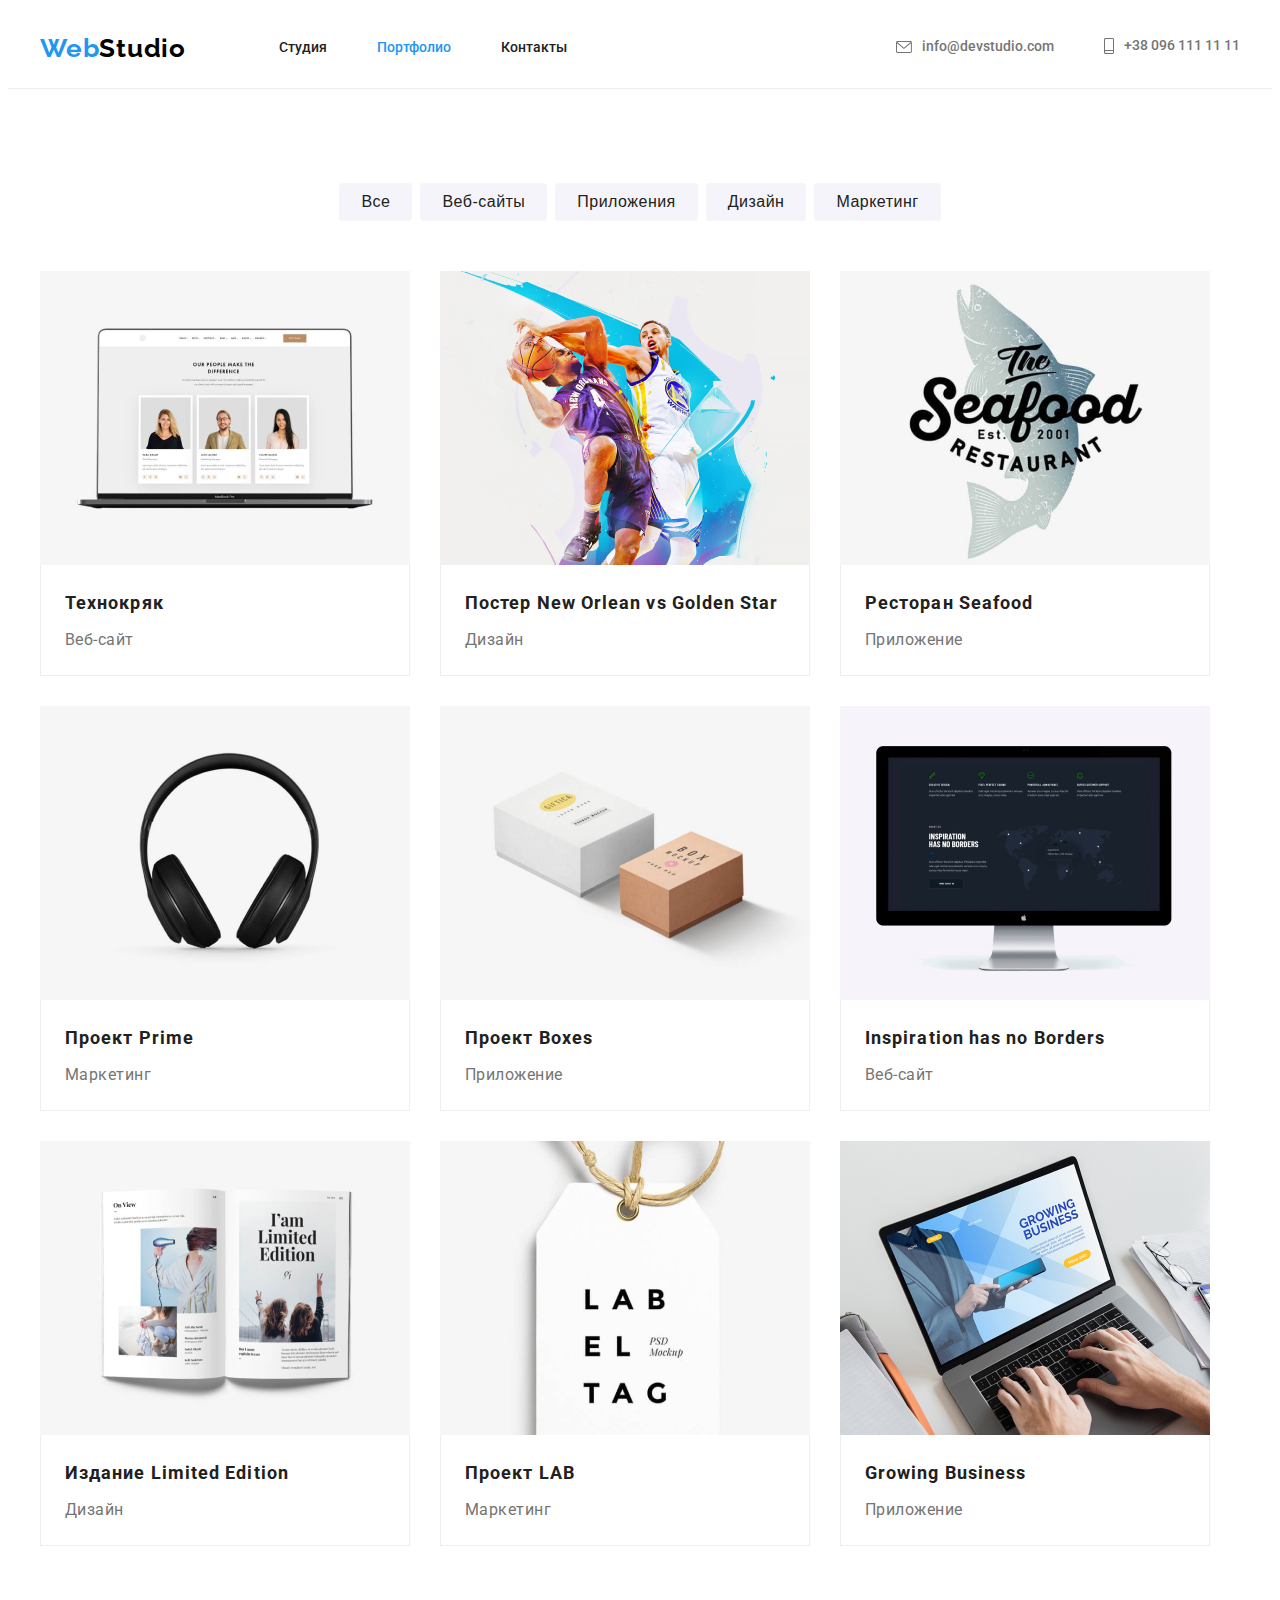
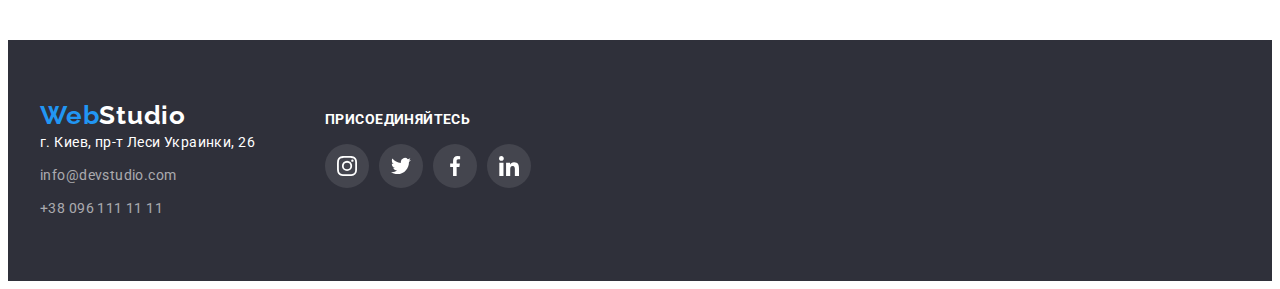
==== portfolio.html @ 017781ed "ДЗ-5" ====
<!DOCTYPE html>
<html lang="ru">
<head>
    <meta charset="UTF-8">
    <meta http-equiv="X-UA-Compatible" content="IE=edge">
    <meta name="viewport" content="width=device-width, initial-scale=1.0">
    <title>WebStudio</title>
    <link rel="stylesheet" href="https://cdnjs.cloudflare.com/ajax/libs/modern-normalize/1.1.0/modern-normalize.min.css"
        integrity="sha512-wpPYUAdjBVSE4KJnH1VR1HeZfpl1ub8YT/NKx4PuQ5NmX2tKuGu6U/JRp5y+Y8XG2tV+wKQpNHVUX03MfMFn9Q=="
        crossorigin="anonymous" referrerpolicy="no-referrer">
    <link
        href="https://fonts.googleapis.com/css2?family=Raleway:wght@700&family=Roboto:wght@400;500;700;900&display=swap"
        rel="stylesheet">
    <link rel="stylesheet" href="./css/styles.css">
</head>

<body>
        <header class="header">
            <div class="container header-container">
                <a class="logo-head" href="#"><span class="web">Web</span><span class="studio">Studio</span></a>
                <nav class="nav-box">
                    <ul class="nav-site list">
                        <li class="item"><a href="./index.html" class="link">Студия</a></li>
                        <li class="item"><a href="#" class="link current">Портфолио</a></li>
                        <li class="item"><a href="#" class="link">Контакты</a></li>
                    </ul>
                </nav>
                <ul class="nav-auth">
                    <li class="nav-auth-kont"><a href="mailto:info@devstudio.com" class="kontacts">
                            <svg class="icon-envelope">
                                <use href="./images/symbol-defs.svg#icon-envelope"></use>
                            </svg>info@devstudio.com</a>
                    </li>
                    <li class="nav-auth-kont"><a href="tel:+380961111111" class="kontacts">
                            <svg class="icon-smartphone">
                                <use href="./images/symbol-defs.svg#icon-smartphone"></use>
                            </svg>+38 096 111 11 11</a>
                    </li>
                </ul>
            </div>
        </header>
    <main>
        <!--section-projects-->
        <section class="section">
            <div class="container">
                <h1 class="visually-hidden">Наші роботи</h1>
                <ul class="cares">
                    <li class="cares-item"><button class="care" type="button">Все</button></li>
                    <li class="cares-item"><button class="care" type="button">Веб-сайты</button></li>
                    <li class="cares-item"><button class="care" type="button">Приложения</button></li>
                    <li class="cares-item"><button class="care" type="button">Дизайн</button></li>
                    <li class="cares-item"><button class="care" type="button">Маркетинг</button></li>
                </ul>
                <ul class="products">
                    <li class="product-item">
                        <a href="#" class="produkt-link">
                            <img src="images/img (5).jpg" width="370" class="product-photo" alt="фото Веб-сайту">
                            <div class="product">
                                <h2 class="product-name">Технокряк</h2>
                                <p class="product-trait">Веб-сайт</p>
                            </div>
                        </a>
                    </li>
                    <li class="product-item">
                        <a href="#" class="produkt-link">
                            <img src="images/img (6).jpg" width="370" class="product-photo" alt="молодь грає волейбол">
                            <div class="product">
                                <h2 class="product-name">Постер New Orlean vs Golden Star</h2>
                                <p class="product-trait">Дизайн</p>
                            </div>
                        </a>
                    </li>
                    <li class="product-item">
                        <a href="#" class="produkt-link">
                            <img src="images/img (7).jpg" width="370" class="product-photo" alt="Ресторан Seafood">
                            <div class="product">
                                <h2 class="product-name">Ресторан Seafood</h2>
                                <p class="product-trait">Приложение</p>
                            </div>
                        </a>
                    </li>
                    <li class="product-item">
                        <a href="#" class="produkt-link">
                            <img src="images/img (8).jpg" width="370" class="product-photo" alt="фото товара">
                            <div class="product">
                                <h2 class="product-name">Проект Prime</h2>
                                <p class="product-trait">Маркетинг</p>
                            </div>
                        </a>
                    </li>
                    <li class="product-item">
                        <a href="#" class="produkt-link">
                            <img src="images/img (9).jpg" width="370" class="product-photo" alt="фото двох коробок">
                            <div class="product">
                                <h2 class="product-name">Проект Boxes</h2>
                                <p class="product-trait">Приложение</p>
                            </div>
                        </a>
                    </li>
                    <li class="product-item">
                        <a href="#" class="produkt-link">
                            <img src="images/img (10).jpg" width="370" class="product-photo" alt="фото монитора">
                            <div class="product">
                                <h2 class="product-name">Inspiration has no Borders</h2>
                                <p class="product-trait">Веб-сайт</p>
                            </div>
                        </a>
                    </li>
                    <li class="product-item">
                        <a href="#" class="produkt-link">
                            <img src="images/img (11).jpg" width="370" class="product-photo" alt="фото книжки">
                            <div class="product">
                                <h2 class="product-name">Издание Limited Edition</h2>
                                <p class="product-trait">Дизайн</p>
                            </div>
                        </a>
                    </li>
                    <li class="product-item">
                        <a href="#" class="produkt-link">
                            <img src="images/img (12).jpg" width="370" class="product-photo" alt="фото бірки з назвою">
                            <div class="product">
                                <h2 class="product-name">Проект LAB</h2>
                                <p class="product-trait">Маркетинг</p>
                            </div>
                        </a>
                    </li>
                    <li class="product-item">
                        <a href="#" class="produkt-link">
                            <img src="images/img (13).jpg" width="370" class="product-photo" alt="фото ноутбука">
                            <div class="product">
                                <h2 class="product-name">Growing Business</h2>
                                <p class="product-trait">Приложение</p>
                            </div>
                        </a>
                    </li>
                </ul>
            </div>

        </section>
    </main>
    <!--footer-->
        <footer class="footer">
            <div class="container footer-container">
                <div class="footer-addres">
                    <a class="footer-logo" href="#"><span class="wb">Web</span><span class="wbstudio">Studio</span></a>
                    <address>
                        <ul class="footer-addrs">
                            <li class="footer-item"><a href="#" class="address">г. Киев, пр-т Леси Украинки, 26</a></li>
                            <li class="footer-item"><a href="mailto:info@devstudio.com" class="contacts">info@devstudio.com</a>
                            </li>
                            <li class="footer-item"><a href="tel:+380961111111" class="contacts">+38 096 111 11 11</a></li>
                        </ul>
                    </address>
                </div>
                <div class="fsocial-title">
                    <h2 class="footer-title">присоединяйтесь</h2>
                    <ul class="fsocial-list">
                        <li class="fsocial-item">
                            <a href="#" class="fsocial-link">
                                <svg class="fsocial-icon" width="20" height="20">
                                    <use href="./images/symbol-defs.svg#icon-instagram"></use>
                                </svg>
                            </a>
                        </li>
                        <li class="fsocial-item">
                            <a href="#" class="fsocial-link">
                                <svg class="fsocial-icon" width="20" height="20">
                                    <use href="./images/symbol-defs.svg#icon-twitter"></use>
                                </svg>
                            </a>
                        </li>
                        <li class="fsocial-item">
                            <a href="#" class="fsocial-link">
                                <svg class="fsocial-icon" width="20" height="20">
                                    <use href="./images/symbol-defs.svg#icon-facebook"></use>
                                </svg>
                            </a>
                        </li>
                        <li class="fsocial-item">
                            <a href="#" class="fsocial-link">
                                <svg class="fsocial-icon" width="20" height="20">
                                    <use href="./images/symbol-defs.svg#icon-linkedin"></use>
                                </svg>
                            </a>
                        </li>
                    </ul>
                </div>
        
            </div>
        
        </footer>
</body>

</html>
---- css/styles.css ----
:root {

    --text-color-primary:#212121;
    --text-color-secondary:#757575;
    --text-color-accent: #2196F3;
    --font-primary: Roboto;
    --font-secondary: Raleway;
}
body {
    font-family:var(--font-primary);
    color:var(--text-color-primary);
    
} 
a {
    text-decoration: none;
    cursor: pointer;
  }
ul {
    margin: 0;
    list-style: none;
    padding-inline-start: 0;
}
h1, h2, h3, h4, p, li {
    margin: 0;
}
.header {
    border-bottom: 1px solid #ECECEC;
}
.container { 
    width: 1200px;
    margin: 0 auto;
    padding-left: 15px;
    padding-right: 15px;
    
}
.header-container {
    align-items: center;
    display: flex;
   
}
.logo-head { 
    margin-right: 93px;
    color: #000000;
    font-weight: 700;
    font-size: 26px;
    line-height: 1.19;
    letter-spacing: 0.03em;

}
.web {
    color: var(--text-color-accent);
    font-family: Raleway, sans-serif;
    font-weight: 700;
    font-size: 26px;
    line-height: 1.19;
    letter-spacing: 0.03em;
}
.studio { 
    color:  #000000;
    font-family: Raleway, sans-serif;
    font-weight: 700;
    font-size: 26px;
    line-height: 1.19;
    letter-spacing: 0.03em;

}
.studio:focus,
.studio:hover {
    color: var(--text-color-accent);
}
.logo:hover,
.logo:focus {
    color: var(--text-color-accent);
}
.nav-site {
    display: flex;
    
}
.nav-site .item {
    margin-right: 50px;
}
.nav-site .link { 
    color: var(--text-color-primary);
    display: block;
    padding: 32px 0;
    
    font-weight: 500;
    font-size: 14px;
    line-height: 1.14;
}
.nav-site .item:last-child {
    margin-right: 0;
}
.link:hover,
.link:focus  {
    color: var(--text-color-accent);
}
.nav-site .link .current {
    color: var(--text-color-accent);
}
.link.current {
    color: var(--text-color-accent);
}

.nav-auth {
    display: flex;
    margin-left: auto;
}
.nav-auth-kont {
    margin-right: 50px;
}
.nav-auth-kont:last-child {
    margin-right: 0;
}
.kontacts {  
    display: inline-flex;
    align-items: center;
    color: var(--text-color-secondary);
  /*  padding-top: 32px;
    padding-bottom: 32px;*/
    font-weight: 500;
    font-size: 14px;
    line-height: 1.14;
}
.nav-auth.nav-auth-kont:last-child {
    margin-right: 0;
}
.icon-envelope {
    width: 16px;
    height: 12px; 
    margin-right: 10px;
    fill: currentColor;

}
.icon-smartphone {
    width: 10px;
    height: 16px;
    margin-right: 10px;
    fill: currentColor;
}
.kontacts:hover,
.kontacts:focus {
    color: var(--text-color-accent);
}
/*
.kontacts:hover.icon-envelope
.kontacts:focus.icon-smartphone {
    fill: var(--text-color-accent);
}
*/
.hero { 
    padding: 200px 0;
    max-width: 1600px; 
    margin-left: auto;
    margin-right: auto;
    background-repeat: no-repeat;
    background-size: cover;
    background-position: center;
    text-align: center;
    background-image: linear-gradient(to right, rgba(47, 48, 58, 0.5), rgba(47, 48, 58, 0.3)),
    url(../images/Img\ \(15\).jpg)
}
.hero-idea { 
    color: #FFFFFF;
    font-weight: 900;
    font-size: 44px;
    line-height: 1.36;
    text-align: center;

}
.service { 
    width: 200px;
    height: 50px;
    margin-top: 30px;
    border-radius: 4px;
    border: transparent;

    color: #FFFFFF;
    background-color: var(--text-color-accent);
    cursor: pointer;
}
.service:hover,
.service:focus {
    color: var(--text-color-accent);
    background-color: #FFFFFF;
}
/*
h1 {
font-weight: 900;
font-size: 44px;
line-height: 1.36;
text-align: center;
letter-spacing: 0.06em;
text-transform: uppercase;
}
.hidd {
     visibility: hidden; 
}
h2 {
font-weight: 700;
font-size: 36px;
line-height: 1.17;
text-align: center;
letter-spacing: 0.03em;
}*/
.section {
    padding: 94px 0;
}
.features-list {
    display: flex;
    
}
.features-item {
    margin-right: 30px;
}
.features-item:last-child {
    margin-right: 0;
}
.feature-idea {
    color: var(--text-color-primary);
    font-weight: 700;
    font-size: 14px;
    line-height: 1.14;
    letter-spacing: 0.03em;
    text-transform: uppercase;
}
.feature {
    margin-top: 10px;
    color: var(--text-color-secondary);
    font-size: 14px;
    line-height: 1.71;
    letter-spacing: 0.03em;
} 
.features-item .feature-icon{
    display: flex;
    justify-content: center;
    align-items: center;
    width: 270px;
    height: 120px;
    background-color: #F5F4FA;
    margin-bottom: 30px;
}
/*.icon { 
    
    width: 70px;
    height: 70px;
}*/
.photo {
    padding-top: 0;
   
    margin-left: auto;
    margin-right: auto;
} 
.imgs {
    text-align: center;
    font-weight: 700;
    font-size: 36px;
    line-height: 1.17;
    letter-spacing: 0.03em;

    color: #212121;

}
img {
    display: block;
    max-width: 100%;
    height: auto;
}
.photo-item {
    margin-right: 30px;
}
.photo-item:last-child {
    margin-right: 0;
}
.photo-list {
    display: flex;
    margin-top: 50px;
}
.team { 
    background: #F5F4FA;
}
.section .team  {
    padding: 94px 0;
}

.our-team {

    font-weight: 700;
    font-size: 36px;
    line-height: 1.17;
    text-align: center;
    letter-spacing: 0.03em;
    color: #212121;
        
}
.team-links {
    display: flex;
    margin-top: 50px;
}
.team-link {
    
    margin-right: 30px;
   
}
.team-link:last-child {
    margin-right: 0;
}
.team-item { 
    display: block;
    align-items: center;
    padding-top: 30px;
    padding-bottom: 30px;
    background-color: #FFFFFF;
}
.team-names {  
    color: var(--text-color-primary);
    font-weight: 500;
    font-size: 16px;
    line-height: 1.18;
    text-align: center;
}
.team-job {
    margin-top: 10px;
    color: var(--text-color-secondary);
    font-size: 16px;
    line-height: 1.18;
    text-align: center;
}
.social-list {
    display: flex;
    justify-content: center;
    
    margin-top: 16px;
    
}
.social-item {
    width: 44px;
    height: 44px;
    margin-right: 10px;
    
}
.social-item:last-child 
{ margin-right: 0; }
.social-link {
    display: flex;
    align-items: center;
    justify-content: center;
    width: 100%;
    height: 100%;
    border-radius: 50%;

    color: #AFB1B8;
    
}
.social-icon {
    fill: currentColor;
   
}
.social-link:hover ,
.social-link:focus  {
    fill: #FFFFFF;
    background-color: var(--text-color-accent);
}

.social-link:hover .social-icon ,
.social-link:focus .social-icon {
    fill: #FFFFFF;
    
}



.section-clients {
    padding: 94px auto;
    background-color: #E5E5E5;
}
.section-title {
    font-weight: 700;
    font-size: 36px;
    line-height: 1.17;
    text-align: center;
    letter-spacing: 0.03em;

}
.client-list {
    display: flex;
    justify-content: space-between;
    margin-top: 50px;
   
}
.client-item {
    width: 170px;
    height: 92px;
    margin-right: 30px;
}
.client-link {
    display: flex;
    justify-content: center;
    align-items: center;

    color: #AFB1B8;
    width: 100%;
    height: 100%;
    border: 1px solid #AFB1B8;
    border-radius: 4px;
}
.client-item:last-child {
    margin-right: 0;
}

.client-link:hover,
.client-link:focus {
    color: var(--text-color-accent);
    border-color: var(--text-color-accent);
}
.client-link:hover .client-icon,
.client-link:focus .client-icon {
    fill: var(--text-color-accent);
}
.client-icon {
    fill: currentColor;
}
.projects { 
    display: block;
    margin-top: 94px;
    margin-bottom: 94px;
    
}
.visually-hidden {
  position: absolute;
  clip: rect(0 0 0 0);
  width: 1px;
  height: 1px;
  margin: -1px;
}
.cares { 
    margin-bottom: 50px; 
    display: flex;
    justify-content: center;
}
.cares-item {
    margin-right: 8px;
    
}
.cares-item:last-child {
    margin-right: 0;
    
}
.care { 

    color: var(--text-color-primary);
    background-color: #F5F4FA;
    cursor: pointer;
    border: transparent;
    border-radius: 4px;
    padding:  6px 22px;

    font-weight: 500;
    font-size: 16px;
    line-height: 1.63;
    text-align: center;
    letter-spacing: 0.03em;

}
.care:hover,
.care:focus {
    color: #FFFFFF;
    background-color: var(--text-color-accent);
    box-shadow: 0px 3px 1px rgba(0, 0, 0, 0.1), 0px 1px 2px rgba(0, 0, 0, 0.08), 0px 2px 2px rgba(0, 0, 0, 0.12);
}
.products {
    display: flex;
    flex-wrap: wrap;
}
.product-item {
    width: 370px;
    margin: 0 30px 30px 0;
    
}
.product-link {
    display: block;
    background-color: #FFFFFF;
}
.product-link:hover,
.product-link:focus {
    display: block;
    box-shadow: 0px 1px 1px rgba(0, 0, 0, 0.12), 0px 4px 4px rgba(0, 0, 0, 0.06), 1px 4px 6px rgba(0, 0, 0, 0.16);
}
.product {
  padding: 20px 24px;
  border: 1px solid #eee;
  border-top: 0;
}
.product-item:nth-child(3n) {
    margin-right: 0;
}
.product-item:nth-last-child(-n+3) {
    margin-bottom: 0;
}
img {
    display: block;
    max-width: 100%;
    height: auto;
}
.product-name {
    color: #212121;
    font-weight: 700;
    font-size: 18px;
    line-height: 2;
    letter-spacing: 0.06em;
    
}
.product-trait {
    margin-top: 4px;
    
    
    color: var(--text-color-secondary);
    font-size: 16px;
    line-height: 1.88;
    letter-spacing: 0.03em;
}
/*--------  footer  --------*/
.footer { 
   
    background-color: #2F303A;
    padding-top: 60px;
    padding-bottom: 60px;

}
.footer-container {
    display: flex;
    align-items: baseline;
}
.footer-logo { 

    margin-bottom: 20px;

    font-family: Raleway, sans-serif;
    color:  #FFFFFF;
    font-weight: 700;
    font-size: 26px;
    line-height: 1.19;
    letter-spacing: 0.03em;
    background-color: #2F303A;

}
.wb {
    color: var(--text-color-accent);
    font-family: Raleway;
    font-weight: 700;
    font-size: 26px;
    line-height: 1.19;
    letter-spacing: 0.03em;

}
.wbstudio {
    font-family: Raleway;
    font-weight: 700;
    font-size: 26px;
    line-height: 1.19;
    letter-spacing: 0.03em;
}
.footer-logo:hover,
.footer-logo:focus 
{
   color: var(--text-color-accent); 
}
.address {
    margin-top: 20px;
    color: #FFFFFF;
    font-style: normal;
    font-size: 14px;
    line-height: 1.71;
    letter-spacing: 0.03em;
}
.contacts {

    color: rgba(255, 255, 255, 0.6);
    font-style: normal;
    font-size: 14px;
    line-height: 1.71;
    letter-spacing: 0.03em;
}

.footer-item {
    margin-bottom: 9px;
}
.footer-item:last-child{
    margin-bottom: 0;
}
.address:hover,
.address:focus   {
   color: var(--text-color-accent);
}
.contacts:hover,
.contacts:focus {
   color: var(--text-color-accent);
}
.fsocial-title {
    margin-left: 70px;
}
.footer-title {

    font-weight: 700;
    font-size: 14px;
    line-height: 1.14;
    letter-spacing: 0.03em;
    text-transform: uppercase;

    color: #FFFFFF;
}
.fsocial-list {
    display: flex;
    justify-content: center;
    margin-top: 16px;
    
}
.fsocial-item {
    width: 44px;
    height: 44px;
    margin-right: 10px;
    
}
.fsocial-item:last-child {
    margin-right: 0;
}
.fsocial-link {
    display: flex;
    align-items: center;
    justify-content: center;
    width: 100%;
    height: 100%;
    border-radius: 50%;
    

    color: #AFB1B8;
    background: rgba(255, 255, 255, 0.1);
    
}
.fsocial-icon {
    fill: #FFFFFF;
   
}
.fsocial-link:hover ,
.fsocial-link:focus  {
    fill: #FFFFFF;
    background-color: var(--text-color-accent);
}

.fsocial-link:hover .fsocial-icon ,
.fsocial-link:focus .fsocial-icon {
    fill: #FFFFFF;
    
}
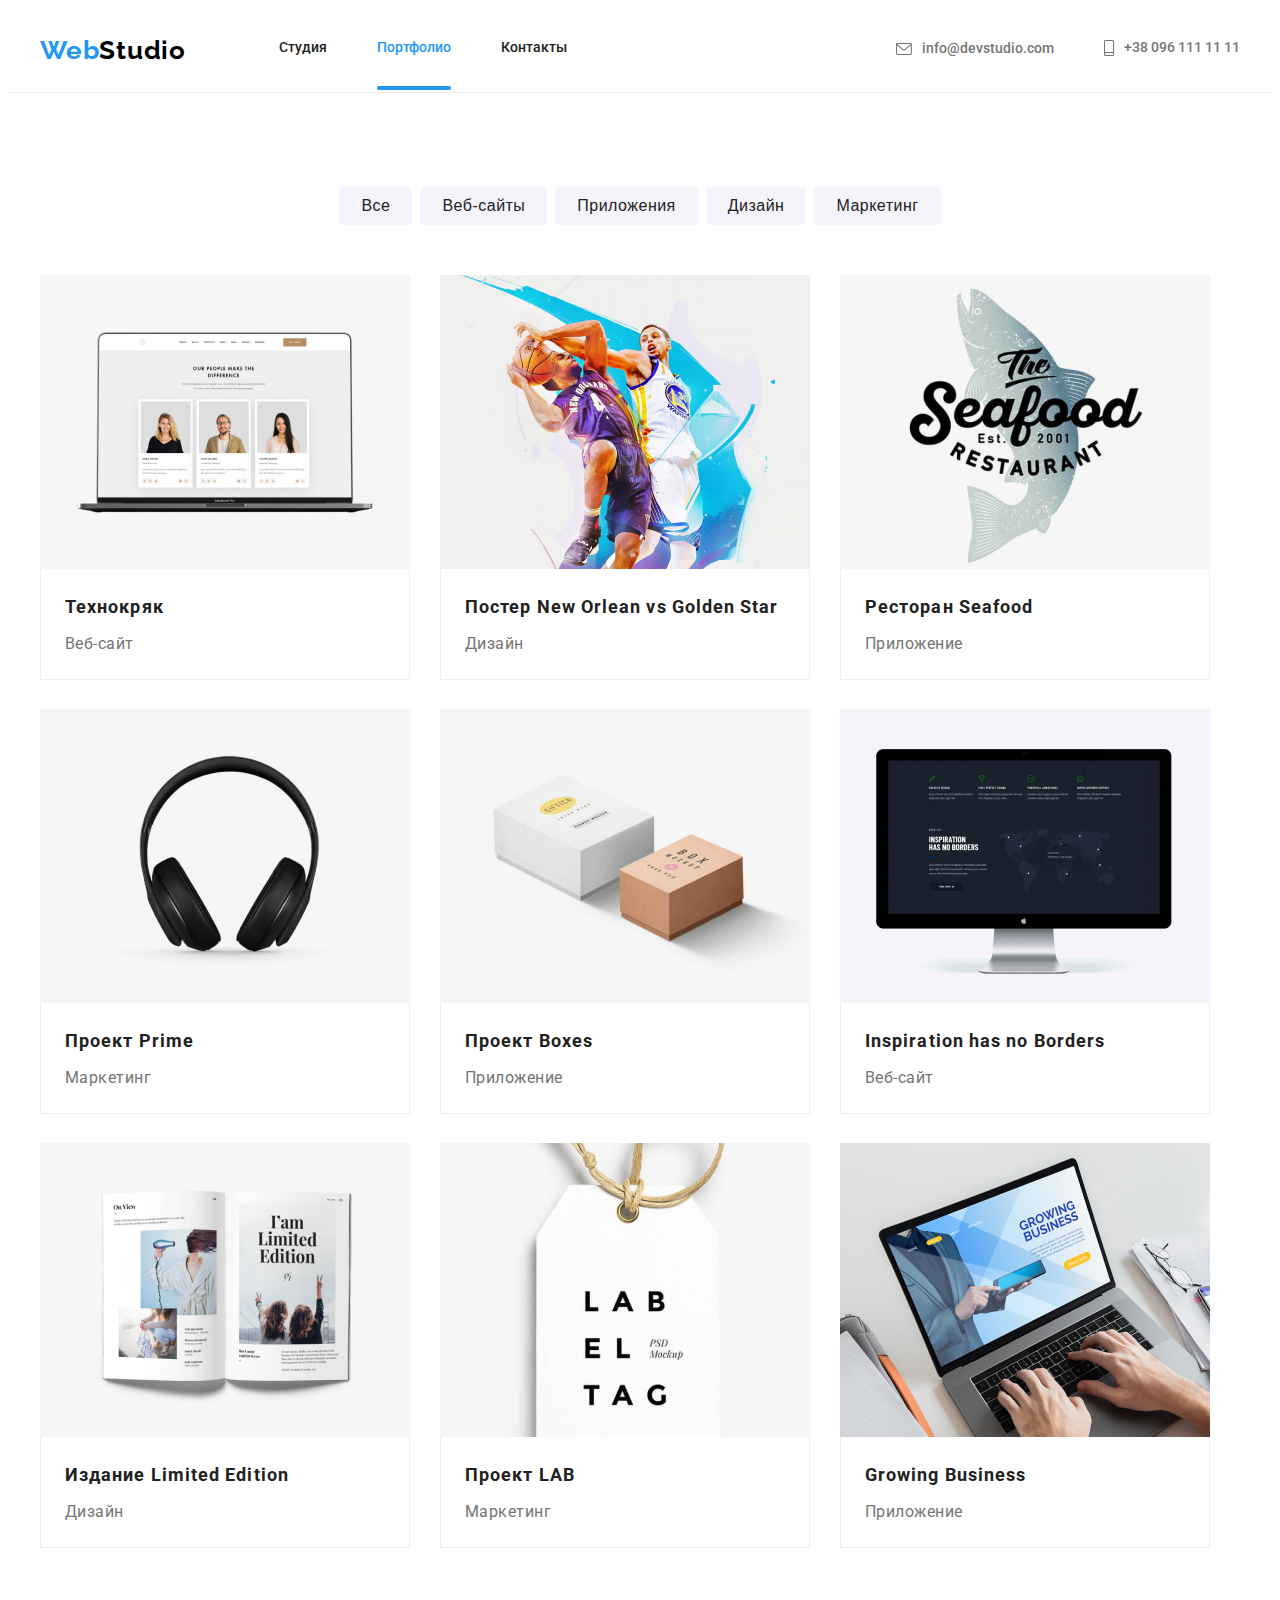
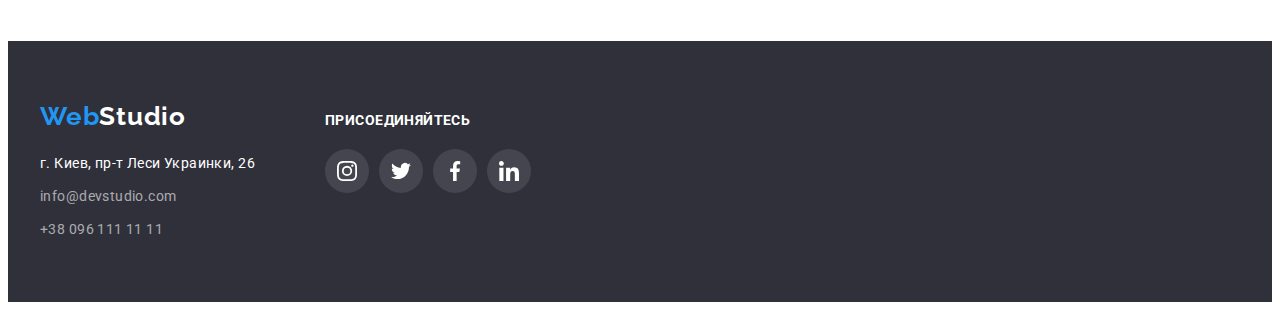
==== commit beba7079: "ДЗ-5" ====
--- a/portfolio.html
+++ b/portfolio.html
@@ -53,84 +53,165 @@
                 </ul>
                 <ul class="products">
                     <li class="product-item">
-                        <a href="#" class="produkt-link">
-                            <img src="images/img (5).jpg" width="370" class="product-photo" alt="фото Веб-сайту">
+                      <a href="#" class="product-link">
+                          <div class="wrapper">  
+                            <div class="wrapper-box">
+                                <img src="images/img (5).jpg" width="370" class="product-photo" alt="фото Веб-сайту">
+                                <p class="wrapper-text">Технокряк это современная площадка распространения коронавируса. Компании
+                                    используют эту
+                                    платформу для цифрового
+                                    шпионажа и атак на защищённые сервера конкурентов.
+                                </p>
+                            </div>
                             <div class="product">
                                 <h2 class="product-name">Технокряк</h2>
                                 <p class="product-trait">Веб-сайт</p>
                             </div>
-                        </a>
-                    </li>
-                    <li class="product-item">
-                        <a href="#" class="produkt-link">
-                            <img src="images/img (6).jpg" width="370" class="product-photo" alt="молодь грає волейбол">
-                            <div class="product">
-                                <h2 class="product-name">Постер New Orlean vs Golden Star</h2>
-                                <p class="product-trait">Дизайн</p>
-                            </div>
-                        </a>
-                    </li>
-                    <li class="product-item">
-                        <a href="#" class="produkt-link">
-                            <img src="images/img (7).jpg" width="370" class="product-photo" alt="Ресторан Seafood">
-                            <div class="product">
-                                <h2 class="product-name">Ресторан Seafood</h2>
-                                <p class="product-trait">Приложение</p>
-                            </div>
-                        </a>
-                    </li>
-                    <li class="product-item">
-                        <a href="#" class="produkt-link">
-                            <img src="images/img (8).jpg" width="370" class="product-photo" alt="фото товара">
-                            <div class="product">
-                                <h2 class="product-name">Проект Prime</h2>
-                                <p class="product-trait">Маркетинг</p>
-                            </div>
-                        </a>
-                    </li>
-                    <li class="product-item">
-                        <a href="#" class="produkt-link">
-                            <img src="images/img (9).jpg" width="370" class="product-photo" alt="фото двох коробок">
-                            <div class="product">
-                                <h2 class="product-name">Проект Boxes</h2>
-                                <p class="product-trait">Приложение</p>
-                            </div>
-                        </a>
-                    </li>
-                    <li class="product-item">
-                        <a href="#" class="produkt-link">
-                            <img src="images/img (10).jpg" width="370" class="product-photo" alt="фото монитора">
-                            <div class="product">
-                                <h2 class="product-name">Inspiration has no Borders</h2>
-                                <p class="product-trait">Веб-сайт</p>
-                            </div>
-                        </a>
-                    </li>
-                    <li class="product-item">
-                        <a href="#" class="produkt-link">
-                            <img src="images/img (11).jpg" width="370" class="product-photo" alt="фото книжки">
-                            <div class="product">
-                                <h2 class="product-name">Издание Limited Edition</h2>
-                                <p class="product-trait">Дизайн</p>
-                            </div>
-                        </a>
-                    </li>
-                    <li class="product-item">
-                        <a href="#" class="produkt-link">
-                            <img src="images/img (12).jpg" width="370" class="product-photo" alt="фото бірки з назвою">
-                            <div class="product">
-                                <h2 class="product-name">Проект LAB</h2>
-                                <p class="product-trait">Маркетинг</p>
-                            </div>
-                        </a>
-                    </li>
-                    <li class="product-item">
-                        <a href="#" class="produkt-link">
-                            <img src="images/img (13).jpg" width="370" class="product-photo" alt="фото ноутбука">
-                            <div class="product">
-                                <h2 class="product-name">Growing Business</h2>
-                                <p class="product-trait">Приложение</p>
-                            </div>
+                          </div>
+                        </a>
+                    </li>
+                    <li class="product-item">
+                      <a href="#" class="product-link">
+                        <div class="wrapper">
+                          <div class="wrapper-box">
+                            <img src="images/img (6).jpg" width="370" class="product-photo" alt="Молодь грає волейбол">
+                            <p class="wrapper-text">Технокряк это современная площадка распространения коронавируса. Компании
+                              используют эту
+                              платформу для цифрового
+                              шпионажа и атак на защищённые сервера конкурентов.
+                            </p>
+                          </div>
+                          <div class="product">
+                            <h2 class="product-name">Постер New Orlean vs Golden Star</h2>
+                            <p class="product-trait">Дизайн</p>
+                          </div>
+                        </div>
+                      </a>
+                    </li>
+                    <li class="product-item">
+                        <a href="#" class="product-link">
+                          <div class="wrapper">
+                            <div class="wrapper-box">
+                              <img src="images/img (7).jpg" width="370" class="product-photo" alt="Фото товару">
+                              <p class="wrapper-text">Технокряк это современная площадка распространения коронавируса. Компании
+                                используют эту
+                                платформу для цифрового
+                                шпионажа и атак на защищённые сервера конкурентов.
+                              </p>
+                            </div>
+                            <div class="product">
+                              <h2 class="product-name">Ресторан Seafood</h2>
+                              <p class="product-trait">Приложение</p>
+                            </div>
+                          </div>
+                        </a>
+                    </li>
+                    <li class="product-item">
+                        <a href="#" class="product-link">
+                          <div class="wrapper">
+                            <div class="wrapper-box">
+                              <img src="images/img (8).jpg" width="370" class="product-photo" alt="Фото товару">
+                              <p class="wrapper-text">Технокряк это современная площадка распространения коронавируса. Компании
+                                используют эту
+                                платформу для цифрового
+                                шпионажа и атак на защищённые сервера конкурентов.
+                              </p>
+                            </div>
+                            <div class="product">
+                              <h2 class="product-name">Проект Prime</h2>
+                              <p class="product-trait">Маркетинг</p>
+                            </div>
+                          </div>
+                        </a>
+                    </li>
+                    <li class="product-item">
+                        <a href="#" class="product-link">
+                          <div class="wrapper">
+                            <div class="wrapper-box">
+                              <img src="images/img (9).jpg" width="370" class="product-photo" alt="Фото двох коробок">
+                              <p class="wrapper-text">Технокряк это современная площадка распространения коронавируса. Компании
+                                используют эту
+                                платформу для цифрового
+                                шпионажа и атак на защищённые сервера конкурентов.
+                              </p>
+                            </div>
+                            <div class="product">
+                              <h2 class="product-name">Проект Boxes</h2>
+                              <p class="product-trait">Приложение</p>
+                            </div>
+                          </div>
+                        </a>
+                    </li>
+                    <li class="product-item">
+                        <a href="#" class="product-link">
+                          <div class="wrapper">
+                            <div class="wrapper-box">
+                              <img src="images/img (10).jpg" width="370" class="product-photo" alt="Фото монітора">
+                              <p class="wrapper-text">Технокряк это современная площадка распространения коронавируса. Компании
+                                используют эту
+                                платформу для цифрового
+                                шпионажа и атак на защищённые сервера конкурентов.
+                              </p>
+                            </div>
+                            <div class="product">
+                              <h2 class="product-name">Inspiration has no Borders</h2>
+                              <p class="product-trait">Веб-сайт</p>
+                            </div>
+                          </div>
+                        </a>
+                    </li>
+                    <li class="product-item">
+                        <a href="#" class="product-link">
+                          <div class="wrapper">
+                            <div class="wrapper-box">
+                              <img src="images/img (11).jpg" width="370" class="product-photo" alt="Фото книжки">
+                              <p class="wrapper-text">Технокряк это современная площадка распространения коронавируса. Компании
+                                используют эту
+                                платформу для цифрового
+                                шпионажа и атак на защищённые сервера конкурентов.
+                              </p>
+                            </div>
+                            <div class="product">
+                              <h2 class="product-name">Издание Limited Edition</h2>
+                              <p class="product-trait">Дизайн</p>
+                            </div>
+                          </div>
+                        </a>
+                    </li>
+                    <li class="product-item">
+                        <a href="#" class="product-link">
+                          <div class="wrapper">
+                            <div class="wrapper-box">
+                              <img src="images/img (12).jpg" width="370" class="product-photo" alt="Фото бірки з написом">
+                              <p class="wrapper-text">Технокряк это современная площадка распространения коронавируса. Компании
+                                используют эту
+                                платформу для цифрового
+                                шпионажа и атак на защищённые сервера конкурентов.
+                              </p>
+                            </div>
+                            <div class="product">
+                              <h2 class="product-name">Проект LAB</h2>
+                              <p class="product-trait">Маркетинг</p>
+                            </div>
+                          </div>
+                        </a>
+                    </li>
+                    <li class="product-item">
+                        <a href="#" class="product-link">
+                          <div class="wrapper">
+                            <div class="wrapper-box">
+                              <img src="images/img (13).jpg" width="370" class="product-photo" alt="Фото ноутбука">
+                              <p class="wrapper-text">Технокряк это современная площадка распространения коронавируса. Компании
+                                используют эту
+                                платформу для цифрового
+                                шпионажа и атак на защищённые сервера конкурентов.
+                              </p>
+                            </div>
+                            <div class="product">
+                              <h2 class="product-name">Growing Business</h2>
+                              <p class="product-trait">Приложение</p>
+                            </div>
+                          </div>
                         </a>
                     </li>
                 </ul>
--- a/css/styles.css
+++ b/css/styles.css
@@ -5,6 +5,7 @@
     --text-color-accent: #2196F3;
     --font-primary: Roboto;
     --font-secondary: Raleway;
+    --bezier-timing:cubic-bezier(0.4, 0, 0.2, 1);
 }
 body {
     font-family:var(--font-primary);
@@ -23,6 +24,7 @@
 h1, h2, h3, h4, p, li {
     margin: 0;
 }
+/*----header---*/
 .header {
     border-bottom: 1px solid #ECECEC;
 }
@@ -63,6 +65,8 @@
     line-height: 1.19;
     letter-spacing: 0.03em;
 
+    transition: color 250ms var(--bezier-timing);
+
 }
 .studio:focus,
 .studio:hover {
@@ -87,6 +91,8 @@
     font-weight: 500;
     font-size: 14px;
     line-height: 1.14;
+
+    transition: color 250ms var(--bezier-timing);
 }
 .nav-site .item:last-child {
     margin-right: 0;
@@ -101,7 +107,17 @@
 .link.current {
     color: var(--text-color-accent);
 }
-
+.current::after {
+    content: "";
+    display: block;
+    position: relative;
+    top: 30px;
+    bottom: auto;
+    width: 100%;
+    height: 4px;
+    background-color: var(--text-color-accent);
+    border-radius: 2px;
+}
 .nav-auth {
     display: flex;
     margin-left: auto;
@@ -121,6 +137,8 @@
     font-weight: 500;
     font-size: 14px;
     line-height: 1.14;
+
+    transition: color 250ms var(--bezier-timing);
 }
 .nav-auth.nav-auth-kont:last-child {
     margin-right: 0;
@@ -131,12 +149,16 @@
     margin-right: 10px;
     fill: currentColor;
 
+    transition: color 250ms var(--bezier-timing);
+
 }
 .icon-smartphone {
     width: 10px;
     height: 16px;
     margin-right: 10px;
     fill: currentColor;
+
+    transition: color 250ms var(--bezier-timing);
 }
 .kontacts:hover,
 .kontacts:focus {
@@ -148,6 +170,7 @@
     fill: var(--text-color-accent);
 }
 */
+/*---hero---*/
 .hero { 
     padding: 200px 0;
     max-width: 1600px; 
@@ -178,6 +201,9 @@
     color: #FFFFFF;
     background-color: var(--text-color-accent);
     cursor: pointer;
+  
+    transition: color 250ms var(--bezier-timing),
+              background-color 250ms var(--bezier-timing);
 }
 .service:hover,
 .service:focus {
@@ -203,6 +229,7 @@
 text-align: center;
 letter-spacing: 0.03em;
 }*/
+/*---section features---*/
 .section {
     padding: 94px 0;
 }
@@ -245,6 +272,7 @@
     width: 70px;
     height: 70px;
 }*/
+/*---section photo---*/
 .photo {
     padding-top: 0;
    
@@ -261,11 +289,13 @@
     color: #212121;
 
 }
+/*
 img {
     display: block;
     max-width: 100%;
     height: auto;
 }
+*/
 .photo-item {
     margin-right: 30px;
 }
@@ -276,6 +306,32 @@
     display: flex;
     margin-top: 50px;
 }
+.description-photo {
+    position: relative;
+}
+.description {
+    position: absolute;
+    bottom: 0;
+    display: flex;
+    justify-content: center;
+    align-items: center;
+    width: 370px;
+    height: 70px;
+    background: rgba(47, 48, 58, 0.8);
+}
+.description-title {
+    text-align: center;
+    
+    font-weight: 700;
+    font-size: 14px;
+    line-height: 1.14;
+    
+    letter-spacing: 0.03em;
+    text-transform: uppercase;
+
+    color: #FFFFFF;
+}
+/*---section team---*/
 .team { 
     background: #F5F4FA;
 }
@@ -326,6 +382,7 @@
     line-height: 1.18;
     text-align: center;
 }
+/*---section social---*/
 .social-list {
     display: flex;
     justify-content: center;
@@ -350,7 +407,9 @@
     border-radius: 50%;
 
     color: #AFB1B8;
-    
+
+    transition: fill 250ms  var(--bezier-timing),
+               background-color 250ms var(--bezier-timing);
 }
 .social-icon {
     fill: currentColor;
@@ -367,9 +426,7 @@
     fill: #FFFFFF;
     
 }
-
-
-
+/*---section clients---*/
 .section-clients {
     padding: 94px auto;
     background-color: #E5E5E5;
@@ -403,6 +460,10 @@
     height: 100%;
     border: 1px solid #AFB1B8;
     border-radius: 4px;
+
+    transition: color 250ms var(--bezier-timing),
+                border-color 250ms var(--bezier-timing),
+                fill 250ms var(--bezier-timing);
 }
 .client-item:last-child {
     margin-right: 0;
@@ -412,6 +473,7 @@
 .client-link:focus {
     color: var(--text-color-accent);
     border-color: var(--text-color-accent);
+    
 }
 .client-link:hover .client-icon,
 .client-link:focus .client-icon {
@@ -420,6 +482,7 @@
 .client-icon {
     fill: currentColor;
 }
+/*---projects---*/
 .projects { 
     display: block;
     margin-top: 94px;
@@ -461,6 +524,10 @@
     text-align: center;
     letter-spacing: 0.03em;
 
+    transition: color 250ms var(--bezier-timing),
+               background-color 250ms var(--bezier-timing),
+               box-shadow 250ms var(--bezier-timing)   
+
 }
 .care:hover,
 .care:focus {
@@ -468,28 +535,35 @@
     background-color: var(--text-color-accent);
     box-shadow: 0px 3px 1px rgba(0, 0, 0, 0.1), 0px 1px 2px rgba(0, 0, 0, 0.08), 0px 2px 2px rgba(0, 0, 0, 0.12);
 }
+/*==============================================section products======================================================*/
 .products {
     display: flex;
     flex-wrap: wrap;
 }
-.product-item {
+.product-item { 
+    display: block;
+    align-items: center;
     width: 370px;
+    height: 404px;
     margin: 0 30px 30px 0;
     
 }
 .product-link {
     display: block;
+    align-items: center;
     background-color: #FFFFFF;
-}
-.product-link:hover,
+    
+}
+.product-link:hover , 
 .product-link:focus {
-    display: block;
+    
     box-shadow: 0px 1px 1px rgba(0, 0, 0, 0.12), 0px 4px 4px rgba(0, 0, 0, 0.06), 1px 4px 6px rgba(0, 0, 0, 0.16);
 }
 .product {
   padding: 20px 24px;
   border: 1px solid #eee;
   border-top: 0;
+  
 }
 .product-item:nth-child(3n) {
     margin-right: 0;
@@ -519,6 +593,67 @@
     line-height: 1.88;
     letter-spacing: 0.03em;
 }
+.wrapper {
+ 
+ 
+  width: 370px;
+
+  
+  position: absolute;
+  
+      
+}
+.wrapper-box {
+  position: relative;
+  overflow: hidden;
+}
+
+.wrapper-text {
+
+
+
+    background: rgba(33, 150, 243, 0.9);
+
+    width: 370px;
+    height: 294px;
+
+    position: absolute;
+    overflow: hidden; 
+    display: flex;
+    justify-content: center;
+    align-items: center;
+    padding: 63px 24px;
+   
+
+    font-style: normal;
+    font-size: 18px;
+    line-height: 1.56;
+    letter-spacing: 0.03em;
+    color: #FFFFFF;
+
+    top: 0;
+    left: 0;
+    transform: translateY(101%);
+     transition: transform 250ms var(--bezier-timing),
+                overflow  250ms var(--bezier-timing),
+                box-shadow 250ms var(--bezier-timing)
+}
+
+
+.product-link:hover .wrapper-text, 
+.product-link:focus .wrapper-text {
+    transform: translateZ(0);
+    overflow: visible;
+    box-shadow: 0px 1px 1px rgba(0, 0, 0, 0.12), 0px 4px 4px rgba(0, 0, 0, 0.06), 1px 4px 6px rgba(0, 0, 0, 0.16);
+}
+
+.wrapper:hover , 
+.wrapper:focus  {
+    transform: translateZ(100%);
+    overflow: visible;
+    box-shadow: 0px 1px 1px rgba(0, 0, 0, 0.12), 0px 4px 4px rgba(0, 0, 0, 0.06), 1px 4px 6px rgba(0, 0, 0, 0.16);
+}
+/* ============================================================footer=================================================== */
 /*--------  footer  --------*/
 .footer { 
    
@@ -543,6 +678,8 @@
     letter-spacing: 0.03em;
     background-color: #2F303A;
 
+    transition: 250ms cubic-bezier(0.4, 0, 0.2, 1);
+
 }
 .wb {
     color: var(--text-color-accent);
@@ -551,6 +688,8 @@
     font-size: 26px;
     line-height: 1.19;
     letter-spacing: 0.03em;
+
+    transition: color 250ms var(--bezier-timing);
 
 }
 .wbstudio {
@@ -564,6 +703,9 @@
 .footer-logo:focus 
 {
    color: var(--text-color-accent); 
+}
+.footer-addrs {
+    margin-top: 20px;
 }
 .address {
     margin-top: 20px;
@@ -572,6 +714,8 @@
     font-size: 14px;
     line-height: 1.71;
     letter-spacing: 0.03em;
+
+    transition: color 250ms var(--bezier-timing);
 }
 .contacts {
 
@@ -580,6 +724,8 @@
     font-size: 14px;
     line-height: 1.71;
     letter-spacing: 0.03em;
+
+    transition: color 250ms var(--bezier-timing);
 }
 
 .footer-item {
@@ -596,9 +742,11 @@
 .contacts:focus {
    color: var(--text-color-accent);
 }
+/*---section social footer---*/
 .fsocial-title {
     margin-left: 70px;
 }
+
 .footer-title {
 
     font-weight: 700;
@@ -612,7 +760,7 @@
 .fsocial-list {
     display: flex;
     justify-content: center;
-    margin-top: 16px;
+    margin-top: 20px;
     
 }
 .fsocial-item {
@@ -635,6 +783,9 @@
 
     color: #AFB1B8;
     background: rgba(255, 255, 255, 0.1);
+
+    transition: fill 250ms var(--bezier-timing),
+              background-color 250ms var(--bezier-timing)
     
 }
 .fsocial-icon {
@@ -652,3 +803,62 @@
     fill: #FFFFFF;
     
 }
+/*==============================================модальне вікно================================================*/
+.backdrop {
+    position: fixed;
+    top: 0;
+    left: 0;
+
+    width: 100%;
+    height: 100%;
+    background-color:  rgba(0, 0, 0, 0.4);
+
+    opacity: 1;
+    transition: opacity 250ms var(--bezier-timing);
+
+}
+.backdrop.is-hidden {
+    opacity: 0;
+    pointer-events: none;
+}
+.backdrop.is-hidden .modal {
+    transform: translate(-50%,-50%) scale(1.1);
+}
+.modal {
+    position: absolute;
+    top: 50%;
+    left: 50%;
+
+    width: 528px;
+    height: 581px;
+
+    transform: translate(-50%, -50%) scale(1);
+    transition: transform 250ms var(--bezier-timing);
+
+    border-radius: 4px;
+    background-color: #FFFFFF;
+    box-shadow: 0px 1px 3px rgba(0, 0, 0, 0.12), 0px 1px 1px rgba(0, 0, 0, 0.14), 0px 2px 1px rgba(0, 0, 0, 0.2);
+
+}
+.modal-close {
+    position: absolute;
+    top:  8px;
+    right: 8px;
+    cursor: pointer;
+    
+    display: flex;
+    justify-content: center;
+    align-items: center;
+    width: 30px;
+    height: 30px;
+    border-radius: 50%;
+
+    
+    border: 1px solid rgba(0, 0, 0, 0.1);
+    background: #FFFFFF;
+}
+.modal-close-icon:hover ,
+.modal-close-icon:focus {
+    color: var(--text-color-accent);
+}
+   